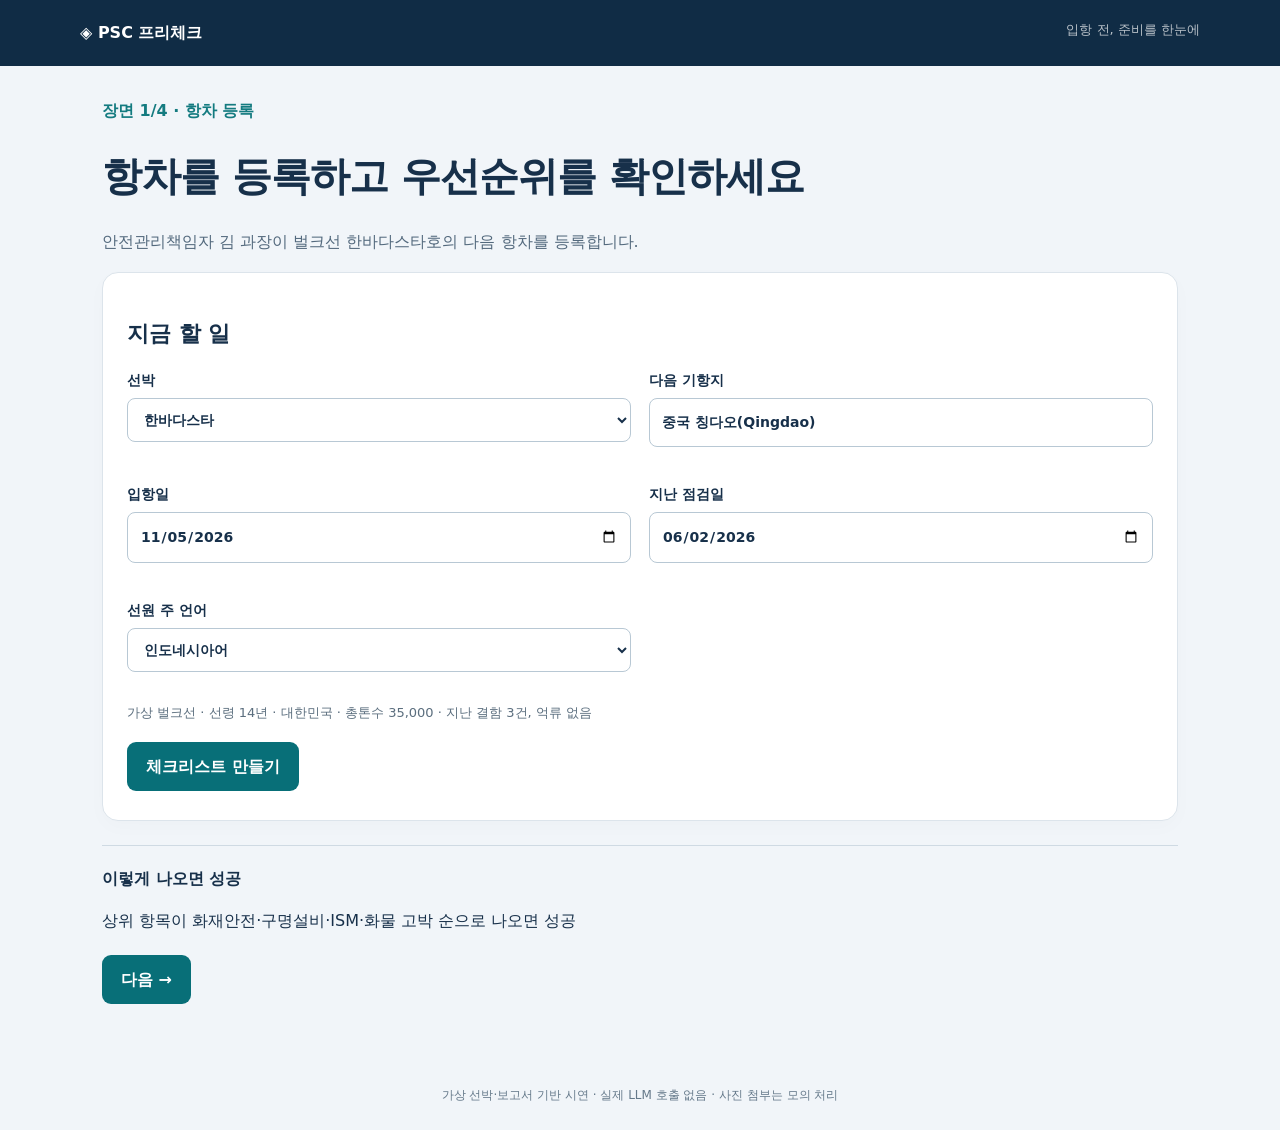
==== index.html @ a6400107 "feat: allcon-542309 시연 웹 공개" ====
<!doctype html><html lang="ko"><head><meta charset="utf-8"><meta name="viewport" content="width=device-width,initial-scale=1"><title>PSC 프리체크</title><link rel="stylesheet" href="style.css"></head><body><header><a href="index.html">◈ PSC 프리체크</a><span>입항 전, 준비를 한눈에</span></header><main id="app"></main><footer>가상 선박·보고서 기반 시연 · 실제 LLM 호출 없음 · 사진 첨부는 모의 처리</footer><script src="data.js"></script><script src="app.js"></script></body></html>
---- style.css ----
:root{font-family:system-ui,-apple-system,sans-serif;color:#17304a;background:#f1f5f9;line-height:1.6}*{box-sizing:border-box}body{margin:0}header{background:#102c45;color:white;padding:20px max(20px,calc((100% - 1120px)/2));display:flex;justify-content:space-between;gap:20px}header a{color:white;font-weight:800;text-decoration:none;white-space:nowrap}header span{font-size:13px;opacity:.7}main{max-width:1120px;margin:32px auto;padding:0 22px}h1{font-size:clamp(26px,4vw,40px);line-height:1.3;letter-spacing:-1px}h2{font-size:22px}h3{margin:8px 0}p{overflow-wrap:anywhere}.eyebrow{color:#147b80;font-weight:750}.lead{color:#53697d}.panel,.card,details{background:white;border:1px solid #dce4eb;border-radius:16px;padding:24px;margin:18px 0;box-shadow:0 6px 20px #19324a05}.grid{display:grid;grid-template-columns:repeat(2,minmax(0,1fr));gap:18px}.grid .card{margin:0}label{display:block;font-size:14px;font-weight:650}input,select{display:block;width:100%;padding:12px;margin:7px 0 18px;border:1px solid #b8c8d4;border-radius:8px;background:white;color:inherit;font:inherit}button,.button{display:inline-block;background:#086f78;color:white;border:0;border-radius:9px;padding:12px 19px;margin:5px 6px 5px 0;font:inherit;font-weight:700;cursor:pointer;text-decoration:none}button:disabled{background:#b3bfc9;cursor:default}.secondary{background:#e6edf2;color:#26445e}.selected{outline:3px solid #17a89d}.good{background:#e8f7f0;color:#176244;border-left:5px solid #2e9e73}.bad{background:#fff0ef;color:#aa302a;border-left:5px solid #d65348}.warn{background:#fff8df;color:#795b0e;border-left:5px solid #e4b537}.big{font-size:23px;font-weight:750}.muted,small{color:#5b6e7e;font-size:13px}.table-wrap{overflow-x:auto;max-width:100%}table{border-collapse:collapse;width:100%;font-size:14px}td,th{padding:12px 10px;border-bottom:1px solid #dce4eb;text-align:left;vertical-align:top}th{background:#edf4f7}td span{display:block;font-size:12px;color:#63788a}.phone{max-width:430px;margin:24px auto;background:#e9f0f3;border:8px solid #17304a;border-radius:35px;padding:16px}.phone .card{padding:16px}.phone strong{display:block;font-size:19px}.phone small{display:block}.success{border-top:1px solid #cfdae3;padding:20px 0;margin-top:24px}.report{max-width:740px;min-height:900px;aspect-ratio:210/297;margin:20px auto;background:white;border-top:8px solid #147b80;padding:38px;box-shadow:0 10px 40px #17304a12}.report h2{font-size:30px}.report{max-width:100%;overflow-wrap:anywhere}.sigline{display:inline-block;width:150px;max-width:60%;border-bottom:1px solid #333;vertical-align:bottom}.layout{display:grid;grid-template-columns:190px minmax(0,1fr);gap:24px}nav button{display:block;width:100%;text-align:left}pre{white-space:pre-wrap;overflow-wrap:anywhere;font:13px/1.8 ui-monospace,monospace}progress{width:100%;accent-color:#147b80}footer{padding:25px;text-align:center;font-size:12px;color:#65798a}a{color:#086f78}summary{cursor:pointer;font-weight:700}:focus-visible{outline:3px solid #e5a62a;outline-offset:3px}@media(max-width:600px){main{margin:22px auto;padding:0 14px}.grid,.layout{grid-template-columns:1fr}.panel,.card,details{padding:17px}header{padding:16px}header span{display:none}table{font-size:12px}td,th{padding:9px 6px}.priority-table th:nth-child(3),.priority-table td:nth-child(3){min-width:125px}.report{padding:20px;min-height:780px}nav{display:flex;flex-wrap:wrap}nav button{width:auto;font-size:13px}.phone{padding:10px}.big{font-size:20px}}@media print{header,footer,button,.success,.eyebrow,.lead,nav{display:none!important}body,main{background:white;margin:0;padding:0}.report{box-shadow:none;border:0;margin:0;width:100%;min-height:0}.panel:has(.report){border:0;padding:0}body:has(.report) main>h1,body:has(.report) main>p{display:none}}
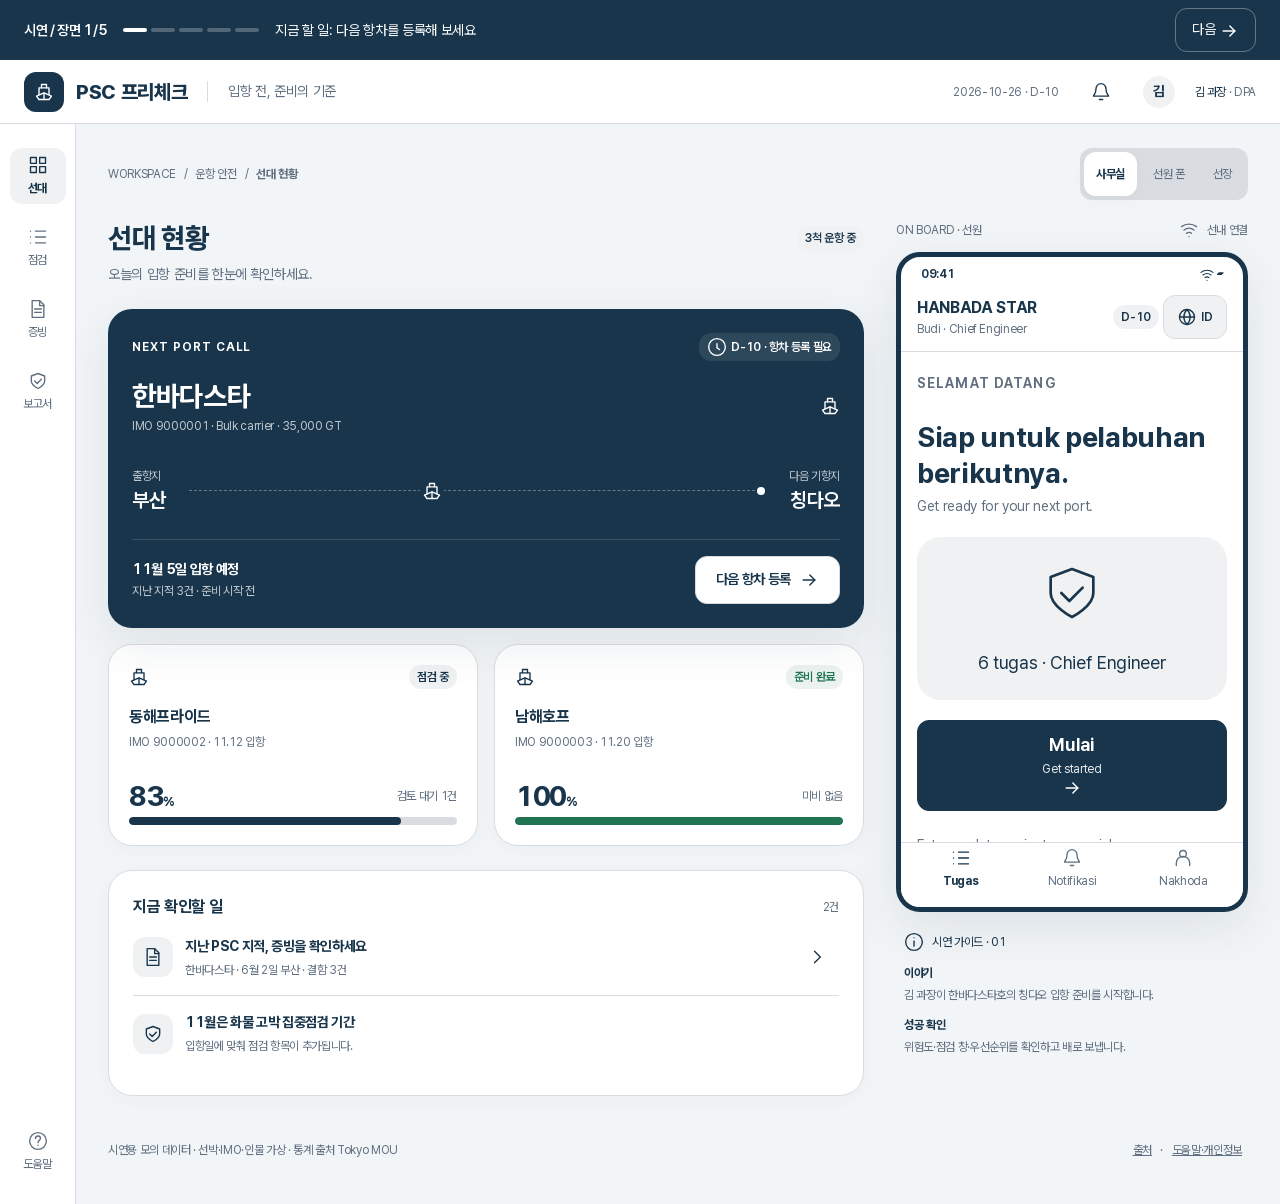
==== commit a54682e7: "feat: allcon-542309 시연 웹 갱신" ====
--- a/index.html
+++ b/index.html
@@ -1 +1,21 @@
-<!doctype html><html lang="ko"><head><meta charset="utf-8"><meta name="viewport" content="width=device-width,initial-scale=1"><title>PSC 프리체크</title><link rel="stylesheet" href="style.css"></head><body><header><a href="index.html">◈ PSC 프리체크</a><span>입항 전, 준비를 한눈에</span></header><main id="app"></main><footer>가상 선박·보고서 기반 시연 · 실제 LLM 호출 없음 · 사진 첨부는 모의 처리</footer><script src="data.js"></script><script src="app.js"></script></body></html>+<!doctype html>
+<html lang="ko">
+<head>
+<meta charset="utf-8">
+<meta name="viewport" content="width=device-width, initial-scale=1">
+<meta name="theme-color" content="#18354b">
+<meta name="description" content="PSC 프리체크 — 항차별 우선 점검부터 선내 점검, 시정 증빙, 입항 준비 보고서까지.">
+<title>PSC 프리체크 · 입항 준비</title>
+<link rel="icon" href="data:image/svg+xml,%3Csvg xmlns='http://www.w3.org/2000/svg' viewBox='0 0 40 40'%3E%3Crect width='40' height='40' rx='10' fill='%2318354b'/%3E%3Cpath d='M10 24h20l-4 6H14zM16 12h8v12h-8z' fill='white'/%3E%3C/svg%3E">
+<link rel="stylesheet" href="style.css">
+<script defer src="data.js"></script>
+<script defer src="app.js"></script>
+</head>
+<body>
+<a class="skip" href="#main">본문으로 이동</a>
+<div id="app"></div>
+<div id="toast" role="status" aria-live="polite"></div>
+<dialog id="sheet" aria-labelledby="sheet-title"></dialog>
+<noscript>점검 기록을 사용하려면 브라우저의 JavaScript를 켜 주세요.</noscript>
+</body>
+</html>
--- a/style.css
+++ b/style.css
@@ -1 +1,136 @@
-:root{font-family:system-ui,-apple-system,sans-serif;color:#17304a;background:#f1f5f9;line-height:1.6}*{box-sizing:border-box}body{margin:0}header{background:#102c45;color:white;padding:20px max(20px,calc((100% - 1120px)/2));display:flex;justify-content:space-between;gap:20px}header a{color:white;font-weight:800;text-decoration:none;white-space:nowrap}header span{font-size:13px;opacity:.7}main{max-width:1120px;margin:32px auto;padding:0 22px}h1{font-size:clamp(26px,4vw,40px);line-height:1.3;letter-spacing:-1px}h2{font-size:22px}h3{margin:8px 0}p{overflow-wrap:anywhere}.eyebrow{color:#147b80;font-weight:750}.lead{color:#53697d}.panel,.card,details{background:white;border:1px solid #dce4eb;border-radius:16px;padding:24px;margin:18px 0;box-shadow:0 6px 20px #19324a05}.grid{display:grid;grid-template-columns:repeat(2,minmax(0,1fr));gap:18px}.grid .card{margin:0}label{display:block;font-size:14px;font-weight:650}input,select{display:block;width:100%;padding:12px;margin:7px 0 18px;border:1px solid #b8c8d4;border-radius:8px;background:white;color:inherit;font:inherit}button,.button{display:inline-block;background:#086f78;color:white;border:0;border-radius:9px;padding:12px 19px;margin:5px 6px 5px 0;font:inherit;font-weight:700;cursor:pointer;text-decoration:none}button:disabled{background:#b3bfc9;cursor:default}.secondary{background:#e6edf2;color:#26445e}.selected{outline:3px solid #17a89d}.good{background:#e8f7f0;color:#176244;border-left:5px solid #2e9e73}.bad{background:#fff0ef;color:#aa302a;border-left:5px solid #d65348}.warn{background:#fff8df;color:#795b0e;border-left:5px solid #e4b537}.big{font-size:23px;font-weight:750}.muted,small{color:#5b6e7e;font-size:13px}.table-wrap{overflow-x:auto;max-width:100%}table{border-collapse:collapse;width:100%;font-size:14px}td,th{padding:12px 10px;border-bottom:1px solid #dce4eb;text-align:left;vertical-align:top}th{background:#edf4f7}td span{display:block;font-size:12px;color:#63788a}.phone{max-width:430px;margin:24px auto;background:#e9f0f3;border:8px solid #17304a;border-radius:35px;padding:16px}.phone .card{padding:16px}.phone strong{display:block;font-size:19px}.phone small{display:block}.success{border-top:1px solid #cfdae3;padding:20px 0;margin-top:24px}.report{max-width:740px;min-height:900px;aspect-ratio:210/297;margin:20px auto;background:white;border-top:8px solid #147b80;padding:38px;box-shadow:0 10px 40px #17304a12}.report h2{font-size:30px}.report{max-width:100%;overflow-wrap:anywhere}.sigline{display:inline-block;width:150px;max-width:60%;border-bottom:1px solid #333;vertical-align:bottom}.layout{display:grid;grid-template-columns:190px minmax(0,1fr);gap:24px}nav button{display:block;width:100%;text-align:left}pre{white-space:pre-wrap;overflow-wrap:anywhere;font:13px/1.8 ui-monospace,monospace}progress{width:100%;accent-color:#147b80}footer{padding:25px;text-align:center;font-size:12px;color:#65798a}a{color:#086f78}summary{cursor:pointer;font-weight:700}:focus-visible{outline:3px solid #e5a62a;outline-offset:3px}@media(max-width:600px){main{margin:22px auto;padding:0 14px}.grid,.layout{grid-template-columns:1fr}.panel,.card,details{padding:17px}header{padding:16px}header span{display:none}table{font-size:12px}td,th{padding:9px 6px}.priority-table th:nth-child(3),.priority-table td:nth-child(3){min-width:125px}.report{padding:20px;min-height:780px}nav{display:flex;flex-wrap:wrap}nav button{width:auto;font-size:13px}.phone{padding:10px}.big{font-size:20px}}@media print{header,footer,button,.success,.eyebrow,.lead,nav{display:none!important}body,main{background:white;margin:0;padding:0}.report{box-shadow:none;border:0;margin:0;width:100%;min-height:0}.panel:has(.report){border:0;padding:0}body:has(.report) main>h1,body:has(.report) main>p{display:none}}
+:root {
+  --navy:#18354b; --muted:#607080; --paper:#fff; --ground:#f2f5f7; --success:#207451; --warning:#95600c; --danger:#b53d3a;
+  --ink:var(--navy); --line:color-mix(in srgb,var(--muted) 24%,var(--paper));
+  --navy-soft:color-mix(in srgb,var(--navy) 7%,var(--paper)); --success-soft:color-mix(in srgb,var(--success) 9%,var(--paper)); --warning-soft:color-mix(in srgb,var(--warning) 9%,var(--paper)); --danger-soft:color-mix(in srgb,var(--danger) 7%,var(--paper));
+  --f12:12px; --f14:14px; --f16:16px; --f18:18px; --f20:20px; --f28:28px; --f36:36px; --f64:64px;
+  --s1:4px; --s2:8px; --s3:12px; --s4:16px; --s5:20px; --s6:24px; --s8:32px; --s10:40px; --s12:48px; --s14:56px; --s16:64px;
+  --r1:12px; --r2:24px; --shadow1:0 4px 20px #18354b08; --shadow2:0 16px 48px #18354b18;
+  --phone-nav-height:calc(var(--s14) + var(--s2) + 1px); --touch:44px; --action-bar:80px; --phone-offset:240px; --photo-height:200px; --border:1px solid var(--line); --duration:180ms; --phone:352px; --rail:76px; --measure:40ch; --content:1440px;
+}
+@font-face{font-family:Pretendard;src:url('fonts/PretendardVariable.woff2') format('woff2');font-weight:100 900;font-style:normal;font-display:swap}
+*{box-sizing:border-box}body{margin:0;background:var(--ground);color:var(--ink);font-family:Pretendard,Arial,sans-serif;font-size:var(--f14);line-height:1.5;letter-spacing:-.025em;font-variant-numeric:tabular-nums}button,input,select,textarea{font:inherit;letter-spacing:inherit}button,a,input,select,textarea{touch-action:manipulation}button,a{-webkit-tap-highlight-color:transparent}button{cursor:pointer;border:0;background:none;color:inherit}button:disabled{cursor:not-allowed;opacity:.48}button:focus-visible,a:focus-visible,input:focus-visible,select:focus-visible,textarea:focus-visible,summary:focus-visible{outline:3px solid var(--navy);outline-offset:3px}button:not(:disabled):hover{filter:brightness(.94)}button:not(:disabled):active{transform:translateY(1px)}a{color:var(--navy);text-underline-offset:var(--s1)}svg{width:var(--s5);height:var(--s5);flex-shrink:0;vertical-align:middle}h1,h2,h3,p{margin:0}h1{font-size:var(--f28);font-weight:750;line-height:1.3}h2{font-size:var(--f20);font-weight:720;line-height:1.4}h3{font-size:var(--f16);font-weight:700}small,.small{font-size:var(--f12)}.muted{color:var(--muted)}.eyebrow{font-size:var(--f12);font-weight:650;letter-spacing:.08em;text-transform:uppercase}.row{display:flex;align-items:center;gap:var(--s3)}.between{justify-content:space-between}.wrap{flex-wrap:wrap}.stack{display:grid;gap:var(--s4)}.gap2{gap:var(--s2)}.grow{flex:1;min-width:0}.text-right{text-align:right}.mt{margin-top:var(--s6)}.mb{margin-bottom:var(--s4)}.wide{width:100%}.btn{display:inline-flex;justify-content:center;align-items:center;gap:var(--s2);min-height:var(--s12);padding:var(--s3) var(--s5);border:var(--border);border-radius:var(--r1);font-weight:650;line-height:1.3;text-decoration:none;background:var(--paper);transition:background var(--duration),transform var(--duration)}.primary{background:var(--navy);color:var(--paper);border-color:var(--navy)}.ghost{background:transparent;border-color:transparent}.btn.small{min-height:44px;padding:var(--s2) var(--s3);font-size:var(--f12)}.iconbtn{display:inline-flex;align-items:center;justify-content:center;min-width:44px;min-height:44px;border-radius:var(--r1)}.tag{display:inline-flex;align-items:center;gap:var(--s1);font-size:var(--f12);line-height:1.4;padding:var(--s1) var(--s2);border-radius:var(--r1);background:var(--ground);color:var(--muted);font-weight:600;white-space:nowrap}.tag.ok,.ok{color:var(--success);background:var(--success-soft)}.tag.warn,.warn{color:var(--warning);background:var(--warning-soft)}.tag.bad,.bad{color:var(--danger);background:var(--danger-soft)}.tag.navy{color:var(--navy);background:var(--navy-soft)}.dot{display:inline-block;width:var(--s2);height:var(--s2);background:currentColor;border-radius:50%}.badge-number{font-size:var(--f12);border-radius:50%;background:var(--danger);color:var(--paper);width:var(--s5);height:var(--s5);display:inline-grid;place-items:center}.guide{min-height:var(--s14);background:var(--navy);color:var(--paper);padding:var(--s2) var(--s6);display:flex;align-items:center;gap:var(--s4);position:relative;z-index:5}.guide .guide-step{white-space:nowrap;font-weight:600}.guide .guide-task{flex:1;font-size:var(--f14)}.guide button{color:var(--paper);min-height:40px;border:1px solid #ffffff55;border-radius:var(--r1);padding:var(--s2) var(--s4);white-space:nowrap}.guide .guide-fast{background:#ffffff18;font-size:var(--f12)}.guide-progress{display:flex;gap:var(--s1)}.guide-progress i{width:var(--s6);height:var(--s1);background:#ffffff40;border-radius:var(--r1)}.guide-progress i.on{background:var(--paper)}.appbar{height:var(--s16);background:var(--paper);border-bottom:var(--border);padding:0 var(--s6);display:flex;align-items:center;gap:var(--s5)}.brand{display:flex;gap:var(--s3);align-items:center;font-weight:800;font-size:var(--f20);color:var(--navy);white-space:nowrap}.brand-icon{display:grid;place-items:center;background:var(--navy);color:var(--paper);width:var(--s10);height:var(--s10);border-radius:var(--r1)}.appbar-sub{border-left:var(--border);padding-left:var(--s5);color:var(--muted)}.avatar{width:var(--s8);height:var(--s8);border-radius:50%;display:inline-grid;place-items:center;background:var(--navy-soft);color:var(--navy);font-weight:700}.shell{display:grid;grid-template-columns:var(--rail) minmax(0,1fr);max-width:var(--content);margin:auto;min-height:calc(100vh - 120px)}.rail{display:flex;align-items:center;flex-direction:column;gap:var(--s4);padding:var(--s6) var(--s2);background:var(--paper);border-right:var(--border)}.rail button{min-height:var(--s14);width:var(--s14);display:flex;align-items:center;justify-content:center;flex-direction:column;gap:var(--s1);border-radius:var(--r1);font-size:var(--f12);color:var(--muted)}.rail button.active{background:var(--navy-soft);color:var(--navy);font-weight:700}.rail .rail-bottom{margin-top:auto}.workspace{padding:var(--s6) var(--s8);min-width:0}.work-top{display:flex;align-items:center;justify-content:space-between;margin-bottom:var(--s5)}.breadcrumb{color:var(--muted);font-size:var(--f12);display:flex;gap:var(--s2);align-items:center}.view-tabs{display:flex;background:var(--line);border-radius:var(--r1);padding:var(--s1);gap:var(--s1)}.view-tabs button{font-size:var(--f12);min-height:44px;padding:var(--s2) var(--s3);border-radius:var(--r1);color:var(--muted)}.view-tabs button.active{background:var(--paper);color:var(--navy);box-shadow:var(--shadow1);font-weight:700}.columns{display:grid;grid-template-columns:minmax(0,1fr) var(--phone);gap:var(--s8);align-items:start}.office{min-width:0}.section-head{margin-bottom:var(--s6)}.section-head p{margin-top:var(--s2);color:var(--muted)}.card{border:var(--border);border-radius:var(--r2);background:var(--paper);padding:var(--s6);box-shadow:var(--shadow1)}.fleet-hero{position:relative;overflow:hidden;background:var(--navy);color:var(--paper);padding:var(--s6);border-radius:var(--r2);min-height:264px;box-shadow:var(--shadow2)}.fleet-hero .muted{color:#ffffffb8}.fleet-hero h2{font-size:var(--f28)}.fleet-hero .tag{background:#ffffff17;color:var(--paper)}.fleet-hero .hero-route{display:flex;align-items:center;gap:var(--s4);margin:var(--s8) 0 var(--s6)}.port-name{font-size:var(--f20);font-weight:650}.route-line{flex:1;display:flex;align-items:center;position:relative;border-top:1px dashed #ffffff55;margin:0 var(--s2)}.route-line:after{content:'';position:absolute;right:0;width:var(--s2);height:var(--s2);border-radius:50%;background:var(--paper)}.route-line svg{position:absolute;left:40%;top:-12px;background:var(--navy);padding:2px;width:var(--s6);height:var(--s6)}.fleet-hero .hero-bottom{border-top:1px solid #ffffff25;padding-top:var(--s4);display:flex;gap:var(--s3);align-items:center;justify-content:space-between}.hero-bottom .btn{color:var(--navy);white-space:nowrap}.fleet-cards{display:grid;grid-template-columns:1fr 1fr;gap:var(--s4);margin-top:var(--s4)}.ship-small{padding:var(--s5);text-align:left}.ship-small h3{margin:var(--s4) 0 var(--s1)}.progress{height:var(--s2);border-radius:var(--r1);background:var(--line);overflow:hidden}.progress i{display:block;height:100%;background:var(--navy);width:var(--value,0%);border-radius:var(--r1);transition:width var(--duration)}.progress.green i{background:var(--success)}.metric{font-size:var(--f28);font-weight:750;letter-spacing:-.05em}.summary-grid{display:grid;grid-template-columns:repeat(3,1fr);gap:var(--s3);margin:var(--s5) 0}.summary-grid>div{padding:var(--s4);border:var(--border);border-radius:var(--r1);background:var(--paper)}.summary-grid span{display:block;color:var(--muted);font-size:var(--f12)}.task-row{padding:var(--s4) 0;display:flex;gap:var(--s3);align-items:center;border-bottom:var(--border)}.task-row:last-child{border-bottom:0}.task-row p{font-size:var(--f12);color:var(--muted);margin-top:var(--s1)}.task-icon{width:var(--s10);height:var(--s10);display:grid;place-items:center;background:var(--navy-soft);color:var(--navy);border-radius:var(--r1);flex-shrink:0}.phone-wrap{min-width:0}.phone-label{display:flex;justify-content:space-between;align-items:center;margin-bottom:var(--s3);font-size:var(--f12);color:var(--muted)}.phone{border:5px solid var(--ink);border-radius:var(--r2);background:var(--paper);box-shadow:var(--shadow2);overflow:hidden}.phone-status{display:flex;justify-content:space-between;padding:var(--s2) var(--s5) 0;font-size:var(--f12);font-weight:650}.phone-status svg{width:var(--s4);height:var(--s4)}.phone-head{padding:var(--s4) var(--s5);display:flex;justify-content:space-between;align-items:center;border-bottom:var(--border)}.phone-head strong{font-size:var(--f16)}.phone-body{padding:var(--s5);min-height:416px;font-size:var(--f18)}.phone-body h2{font-size:var(--f28);line-height:1.3}.phone-body h3{font-size:var(--f20)}.phone-body p{max-width:var(--measure)}.phone-body .btn{min-height:var(--s14);font-size:var(--f18);width:100%}.phone-body .muted{font-size:var(--f14)}.phone-body label{font-size:var(--f16)}.phone-body select{min-height:var(--s14);font-size:var(--f16)}.phone-body .notice{font-size:var(--f16)}.phone-body .question{margin:var(--s5) 0;min-height:120px}.phone-body .question h2{font-size:var(--f28);font-weight:700}.phone-body .question p{margin-top:var(--s3);font-size:var(--f16);color:var(--muted)}.phone-body .question details{font-size:var(--f14);margin-top:var(--s3)}.phone-body .answers{display:grid;grid-template-columns:1fr 1fr;gap:var(--s3);margin-bottom:var(--s4)}.answers .btn{min-height:72px;flex-direction:column;gap:var(--s1);font-size:var(--f20)}.answers .chosen{background:var(--navy);color:var(--paper);border-color:var(--navy)}.phone-nav{display:flex;justify-content:space-around;border-top:var(--border);background:var(--paper);padding:var(--s2)}.phone-nav button{min-height:var(--s12);display:flex;flex-direction:column;align-items:center;gap:var(--s1);font-size:var(--f12);color:var(--muted);min-width:64px}.phone-nav button.active{color:var(--navy);font-weight:700}.phone-illustration{border-radius:var(--r2);background:var(--navy-soft);padding:var(--s6);margin:var(--s5) 0;text-align:center}.phone-illustration svg{height:var(--s16);width:var(--s16);stroke-width:1}.phone-body .huge{font-size:var(--f64);font-weight:750;letter-spacing:-.06em;line-height:1.1}.phone-body .phone-card{border:var(--border);border-radius:var(--r1);padding:var(--s4);margin-top:var(--s4)}.phone-card img{width:100%;max-height:120px;object-fit:cover;border-radius:var(--r1);margin:var(--s3) 0}.story-panel{padding:var(--s5) var(--s2);font-size:var(--f12);color:var(--muted);display:grid;gap:var(--s3)}.story-panel strong{color:var(--navy);display:block;margin-bottom:var(--s1)}.story-panel .story-title{display:flex;gap:var(--s2);align-items:center;color:var(--navy)}.notice{padding:var(--s3) var(--s4);border-radius:var(--r1);display:flex;gap:var(--s3);align-items:flex-start;font-size:var(--f14);line-height:1.5}.notice p{margin:var(--s1) 0 0}.notice svg{margin-top:2px}.notice.neutral{background:var(--ground);color:var(--muted)}.risk-card{display:grid;grid-template-columns:1fr auto;gap:var(--s4);align-items:center}.risk-card details{grid-column:1/-1;font-size:var(--f12);color:var(--muted)}details summary{cursor:pointer;min-height:44px;display:flex;align-items:center;gap:var(--s2)}.risk-points{background:var(--navy-soft);color:var(--navy);font-size:var(--f36);font-weight:700;min-width:80px;min-height:80px;display:grid;place-content:center;text-align:center;border-radius:var(--r2)}.risk-points small{font-size:var(--f12);font-weight:500}.timeline{display:flex;justify-content:space-between;position:relative;padding-top:var(--s5);margin:var(--s6) 0 var(--s3);font-size:var(--f12)}.timeline:before{content:'';position:absolute;top:0;left:0;right:0;height:var(--s1);background:var(--line);border-radius:var(--r1)}.timeline>div{position:relative}.timeline>div:before{content:'';position:absolute;top:-24px;width:var(--s3);height:var(--s3);background:var(--paper);border:2px solid var(--navy);border-radius:50%}.timeline .arrival:before{background:var(--navy);right:0}.timeline .arrival{text-align:right}.timeline span{display:block;color:var(--muted)}.list-header{display:flex;justify-content:space-between;align-items:center;margin:var(--s6) 0 var(--s3)}.rank-list{background:var(--paper);border:var(--border);border-radius:var(--r2);overflow:hidden}.rank-row{display:flex;align-items:center;padding:var(--s4);gap:var(--s3);border-bottom:var(--border)}.rank-row:last-child{border:0}.rank-number{font-size:var(--f14);color:var(--muted);width:var(--s6);text-align:center;flex-shrink:0}.rank-row:nth-child(-n+3) .rank-number{font-weight:750;color:var(--navy)}.rank-row strong{font-size:var(--f14)}.rank-row .evidence{display:flex;align-items:center;gap:var(--s1);color:var(--muted);font-size:var(--f12);text-align:left;min-height:44px;margin-top:var(--s1)}.evidence svg{width:var(--s3);height:var(--s3)}.sticky-actions{display:flex;gap:var(--s3);position:static;padding:var(--s4) 0;background:var(--ground);align-items:center;flex-wrap:wrap}.sticky-actions .primary{flex:1}.filter-bar{display:flex;gap:var(--s2);overflow:auto;margin:var(--s4) 0;scrollbar-width:none}.filter-bar button{white-space:nowrap;border:var(--border);background:var(--paper);border-radius:var(--r1);min-height:44px;padding:var(--s2) var(--s3);font-size:var(--f12)}.filter-bar button.active{background:var(--navy);color:var(--paper);border-color:var(--navy)}input,select,textarea{border:var(--border);background:var(--paper);color:var(--ink);border-radius:var(--r1);padding:var(--s3) var(--s4);min-height:var(--s12);width:100%;max-width:100%}textarea{resize:vertical;min-height:80px}label{display:grid;gap:var(--s2);font-weight:600}input[type=checkbox]{width:var(--s5);min-height:var(--s5);height:var(--s5);flex-shrink:0;accent-color:var(--navy)}.check-label{display:flex;align-items:flex-start;gap:var(--s3);font-weight:400;font-size:var(--f14)}.search{position:relative}.search svg{position:absolute;left:var(--s4);top:var(--s4);color:var(--muted)}.search input{padding-left:var(--s12)}.review-card{margin-bottom:var(--s3);padding:var(--s5)}.review-card .review-body{display:flex;align-items:center;gap:var(--s4);margin:var(--s4) 0}.thumb{width:88px;height:72px;object-fit:cover;border-radius:var(--r1);background:var(--ground)}.blurred{filter:blur(2px)}.empty{text-align:center;padding:var(--s10) var(--s5);color:var(--muted)}.empty svg{width:var(--s12);height:var(--s12);margin-bottom:var(--s4)}.empty h3{color:var(--ink);margin-bottom:var(--s2)}.empty .btn{margin-top:var(--s5)}.upload{border:2px dashed var(--line);border-radius:var(--r2);text-align:center;padding:var(--s8) var(--s6);background:var(--paper)}.upload>svg{width:var(--s12);height:var(--s12);color:var(--navy);margin-bottom:var(--s4)}.upload p{margin:var(--s2) 0 var(--s5);color:var(--muted)}.upload.drag{border-color:var(--navy);background:var(--navy-soft)}.document{background:var(--paper);border:var(--border);padding:var(--s6);border-radius:var(--r1)}.document header{border-bottom:2px solid var(--navy);padding-bottom:var(--s4);margin-bottom:var(--s4)}.document .form-row{display:grid;grid-template-columns:64px 1fr 36px;gap:var(--s2);padding:var(--s3) 0;border-bottom:var(--border);font-size:var(--f12)}.document .form-row:last-child{border-bottom:0}.report-grid{display:grid;grid-template-columns:1fr;gap:var(--s4)}.report-result{padding:var(--s4);background:var(--paper);border:var(--border);border-radius:var(--r1)}.report-result.bad{border-color:var(--danger);background:var(--danger-soft)}.report-paper{background:var(--paper);padding:var(--s8);border:var(--border);border-radius:var(--r1);aspect-ratio:210/297;font-size:var(--f12);color:var(--ink)}.report-paper h1{font-size:var(--f28);margin:var(--s3) 0}.report-paper h2{font-size:var(--f14);margin:var(--s6) 0 var(--s3)}.report-paper .report-top{border-bottom:3px solid var(--navy);padding-bottom:var(--s5)}.report-meta{display:grid;grid-template-columns:1fr 1fr;gap:var(--s3);margin:var(--s5) 0}.report-meta span{display:block;color:var(--muted)}.report-stats{display:flex;gap:var(--s4);justify-content:space-between;background:var(--ground);padding:var(--s4);border-radius:var(--r1)}.report-stats b{display:block;font-size:var(--f28)}.report-evidence{padding:var(--s3) 0;border-bottom:var(--border)}.signature{margin-top:var(--s8);border-top:var(--border);padding-top:var(--s2)}.report-photo{width:calc(50% - var(--s2));height:88px;object-fit:cover;border-radius:var(--r1)}.audit-row{display:grid;grid-template-columns:1fr auto;gap:var(--s3);padding:var(--s3) 0;border-bottom:var(--border)}.app-footer{padding:var(--s8) 0 var(--s2);color:var(--muted);font-size:var(--f12);display:flex;justify-content:space-between;align-items:center;gap:var(--s3);flex-wrap:wrap}.app-footer button{font-size:var(--f12);min-height:44px;text-decoration:underline}.skeleton{height:80px;border-radius:var(--r1);background:linear-gradient(90deg,var(--line),var(--ground),var(--line));background-size:200% 100%;animation:shimmer 1.2s infinite;margin:var(--s4) 0}@keyframes shimmer{to{background-position:-200% 0}}.loading{padding:var(--s6)}dialog{border:0;padding:0;border-radius:var(--r2);width:min(520px,calc(100% - 32px));max-height:90vh;box-shadow:var(--shadow2);color:var(--ink)}dialog::backdrop{background:#10273888;backdrop-filter:blur(3px)}.sheet-head{padding:var(--s5) var(--s6);display:flex;align-items:center;justify-content:space-between;border-bottom:var(--border);position:sticky;top:0;background:var(--paper);z-index:1}.sheet-body{padding:var(--s6);display:grid;gap:var(--s5)}.sheet-body p{color:var(--muted)}.sheet-body h3{margin-bottom:var(--s2)}.sheet-body .source-link{display:block;padding:var(--s3) 0;border-bottom:var(--border);overflow-wrap:anywhere}.sheet-body code{font-size:var(--f12)}#toast{position:fixed;left:50%;bottom:calc(var(--action-bar) + var(--s4));transform:translate(-50%,var(--s4));z-index:30;background:var(--navy);color:var(--paper);padding:var(--s4) var(--s6);border-radius:var(--r1);box-shadow:var(--shadow2);max-width:calc(100% - 32px);opacity:0;pointer-events:none;transition:opacity var(--duration),transform var(--duration)}#toast.visible{opacity:1;transform:translate(-50%,0)}.skip{position:fixed;top:-80px;left:var(--s4);z-index:99;padding:var(--s3);background:var(--paper)}.skip:focus{top:var(--s2)}.sr-only{position:absolute;clip:rect(0,0,0,0);width:1px;height:1px;overflow:hidden}.mobile-tabs{display:none}.done-card{max-width:640px;margin:var(--s10) auto;text-align:center}.done-card>svg{width:var(--s16);height:var(--s16);margin-bottom:var(--s6);color:var(--success)}.done-card p{margin:var(--s4) 0 var(--s6)}.animation-in{animation:appear var(--duration) ease-out}@keyframes appear{from{opacity:.4;transform:translateY(4px)}to{opacity:1;transform:translateY(0)}}
+@media(min-width:1450px){.columns{grid-template-columns:minmax(0,1fr) 376px}.report-grid{grid-template-columns:1fr 1fr}.workspace{padding:var(--s8)}}
+@media(max-width:1050px) and (min-width:761px){:root{--phone:312px;--rail:64px}.workspace{padding:var(--s5)}.columns{gap:var(--s5)}.fleet-cards{grid-template-columns:1fr}.hero-bottom{align-items:flex-start!important;flex-direction:column}.appbar-sub{display:none}}
+@media(max-width:760px){body{font-size:var(--f14)}.guide{padding:var(--s2) var(--s3);gap:var(--s2);min-height:var(--s16);flex-wrap:wrap}.guide-step{font-size:var(--f12)}.guide-progress{display:none}.guide-task{font-size:var(--f12)!important;min-width:180px;order:3;flex-basis:100%!important;line-height:1.4}.guide button{margin-left:auto;min-height:44px;padding:var(--s1) var(--s3);font-size:var(--f12)}.guide .guide-fast{margin-left:0}.appbar{height:var(--s14);padding:0 var(--s4);gap:var(--s2)}.brand{font-size:var(--f18);gap:var(--s2)}.brand-icon{width:var(--s8);height:var(--s8)}.appbar-sub,.appbar .user-name,.appbar .header-label{display:none}.shell{display:block;min-height:auto}.rail{display:none}.workspace{padding:var(--s5) var(--s4)}.work-top{display:none}.mobile-tabs{display:flex;background:var(--paper);border-bottom:var(--border);padding:var(--s1) var(--s4)}.mobile-tabs button{flex:1;min-height:44px;border-bottom:2px solid transparent;color:var(--muted)}.mobile-tabs button.active{color:var(--navy);border-color:var(--navy);font-weight:700}.columns{display:block}.phone-wrap{display:none}.show-crew .office,.show-captain .office{display:none}.show-crew .phone-wrap,.show-captain .phone-wrap{display:block}.phone-label,.phone-status,.story-panel{display:none}.phone{border:0;box-shadow:none;border-radius:var(--r1);overflow:hidden}.phone-head{padding:var(--s3) var(--s4)}.phone-body{padding:var(--s5) var(--s4);min-height:380px}.phone-body .question{min-height:112px}.section-head{margin-bottom:var(--s5)}h1{font-size:var(--f28)}.fleet-hero{padding:var(--s5);min-height:256px}.fleet-hero h2{font-size:var(--f28)}.fleet-hero .hero-route{margin:var(--s6) 0}.hero-bottom{gap:var(--s2)!important}.hero-bottom .btn{padding:var(--s3);font-size:var(--f14)}.hero-bottom small{font-size:var(--f12)}.fleet-cards{gap:var(--s3)}.ship-small{padding:var(--s4)}.ship-small h3{font-size:var(--f14)}.card{padding:var(--s5)}.summary-grid{gap:var(--s2)}.summary-grid>div{padding:var(--s3)}.summary-grid .metric{font-size:var(--f28)}.rank-row{padding:var(--s3);gap:var(--s2)}.rank-row strong{font-size:var(--f14)}.rank-row .tag{font-size:var(--f12)}.rank-number{width:var(--s5)}.review-card .review-body{align-items:flex-start}.report-paper{padding:var(--s5);aspect-ratio:auto}.report-paper h1{font-size:var(--f20)}.report-stats{gap:var(--s2);padding:var(--s3)}.report-stats b{font-size:var(--f20)}.app-footer{padding-top:var(--s5);font-size:var(--f12)}dialog{width:100%;max-width:100%;max-height:92dvh;margin:auto 0 0;border-radius:var(--r2) var(--r2) 0 0}.sheet-body{padding:var(--s5)}.sheet-head{padding:var(--s4) var(--s5)}#toast{bottom:calc(var(--action-bar) + var(--s4));width:max-content;font-size:var(--f14)}.sticky-actions{padding-bottom:var(--s3)}.done-card{margin:var(--s4) auto}.done-card .row{flex-direction:column}.phone-body .report-paper{font-size:var(--f12)}.phone-body .report-paper h2{font-size:var(--f14)}}
+@media(prefers-reduced-motion:reduce){*,*:before,*:after{animation:none!important;transition:none!important;scroll-behavior:auto!important}}
+
+/* Round 2: compact evidence, unobstructed actions, and a scrollable onboard app. */
+.guide button{min-height:var(--touch)}
+.guide .guide-fast{background:color-mix(in srgb,var(--paper) 9%,var(--navy));color:var(--paper)}
+.guide .btn{font-size:var(--f12);padding:var(--s2) var(--s3);width:auto}
+.sticky-actions>.notice{flex:1;min-height:var(--s12);align-items:center}
+.rank-row{padding:var(--s2) var(--s3);gap:var(--s2);min-height:var(--s16)}
+.rank-evidence{display:block;min-height:var(--touch);text-align:left;padding:0;overflow:hidden;border-radius:var(--s1)}
+.rank-title{display:flex;gap:var(--s2);align-items:baseline;min-width:0}
+.rank-title strong{white-space:nowrap}
+.rank-en{font-size:var(--f12);color:var(--muted);white-space:nowrap;overflow:hidden;text-overflow:ellipsis;min-width:0}
+.evidence-chips{display:flex;align-items:center;gap:var(--s1);margin-top:var(--s1);white-space:nowrap}
+.evidence-chips .tag{padding:0 var(--s1);font-size:var(--f12)}
+.evidence-link{font-size:var(--f12);color:var(--muted)}
+.evidence-link svg{width:var(--s3);height:var(--s3)}
+.rank-number{display:grid;gap:var(--s1);width:var(--s6)}
+.rank-change{font-size:var(--f12);color:var(--navy);line-height:1}
+.rank-update{display:flex;align-items:center;gap:var(--s2);font-size:var(--f12);background:var(--navy-soft);padding:var(--s3);border-radius:var(--r1);margin-bottom:var(--s3)}
+.rank-row>.btn{padding:var(--s1);flex-shrink:0}
+.arrival-history{font-size:var(--f12);color:var(--muted);padding:var(--s3) var(--s4);background:var(--paper);border-left:var(--s1) solid var(--navy);margin-bottom:var(--s4);line-height:1.6}
+.signature{display:grid;grid-template-columns:2fr 1fr;gap:var(--s6);border:0;padding-top:0}
+.signature-line{display:block;border-bottom:var(--border);height:var(--s8);width:100%}
+.retake-preview{border-radius:var(--r1);height:var(--photo-height);object-fit:cover}
+.reason-options{margin:0;padding:0;border:0;display:grid;gap:var(--s2)}
+.reason-options legend{font-weight:700;margin-bottom:var(--s3)}
+.reason-options label{display:flex;align-items:center;gap:var(--s2);border:var(--border);padding:var(--s3);border-radius:var(--r1);min-height:var(--s14);cursor:pointer}
+.reason-options label:has(input:checked){border-color:var(--navy);background:var(--navy-soft)}
+.reason-options input{width:var(--s5);min-height:var(--s5);height:var(--s5);accent-color:var(--navy);margin:0;flex-shrink:0}
+.translation{display:block;font-size:var(--f14);font-weight:400;color:var(--muted);line-height:1.5;margin-top:var(--s1)}
+.btn .translation{color:inherit;opacity:.9;font-size:var(--f12)}
+.btn:has(.translation){flex-wrap:wrap;column-gap:var(--s2);row-gap:0}
+.btn>.translation{flex-basis:100%}
+.phone{display:flex;flex-direction:column;max-height:calc(100dvh - var(--phone-offset));min-height:0}
+.phone-body{min-height:0;overflow-y:auto;overscroll-behavior-y:contain;scrollbar-width:thin;padding:var(--s4);scroll-padding:var(--s4)}
+.phone-head,.phone-status,.phone-nav{flex-shrink:0}
+.phone-head{padding:var(--s3) var(--s4)}
+.phone-body .notice{font-size:var(--f18);padding:var(--s2) var(--s3)}
+.phone-body .notice p{margin-top:0;font-size:var(--f14)}
+.phone-body .notice small{font-size:var(--f12)}
+.phone-body .language-row{margin:var(--s2) 0}
+.phone-body select{padding:var(--s2) var(--s3);font-size:var(--f18)}
+.phone-body .check-count{margin:var(--s2) 0}
+.phone-body .question{margin:var(--s3) 0;min-height:0}
+.phone-body .question h2{font-size:var(--f20);line-height:1.35}
+.phone-body .question p{font-size:var(--f14);margin-top:var(--s1)}
+.phone-body .answers{margin-bottom:var(--s2);gap:var(--s2);position:static;background:var(--paper);padding:var(--s2) 0}
+.phone-body .answers .btn{min-height:var(--s14);flex-direction:row;padding:var(--s2)}
+.phone-body .korean-reference{font-size:var(--f14);color:var(--muted);margin-bottom:var(--s3)}
+.phone-body .korean-reference summary{min-height:var(--s14)}
+.phone-body .document-request{margin-top:0;margin-bottom:var(--s4);background:var(--navy-soft);border-color:var(--line)}
+.phone-body .document-request h3{margin-top:var(--s2)}
+.phone-body .document-request ul{padding-left:var(--s5);margin:var(--s3) 0;font-size:var(--f18)}
+.phone-body .document-request li{margin:var(--s2) 0}
+.phone-body .document-request .translation{font-size:var(--f12)}
+.phone-body .document-request .tag{white-space:normal}
+.phone-nav{padding:var(--s1)}
+.language-note{margin-top:var(--s2)}
+@media(min-width:1100px){
+ .report-grid{grid-template-columns:minmax(0,1fr) minmax(0,1fr);gap:var(--s4);align-items:start}
+ .report-grid .document{padding:var(--s4)}
+ .report-grid .document h2{font-size:var(--f16);margin-top:var(--s2)}
+ .report-grid .document header{padding-bottom:var(--s3);margin-bottom:var(--s3)}
+ .report-grid .form-row{grid-template-columns:var(--s10) minmax(0,1fr) var(--s6);padding:var(--s2) 0}
+ .report-grid .report-result{padding:var(--s3);margin-bottom:var(--s2)}
+ .report-grid .report-result h3{font-size:var(--f14)}
+ .report-grid .report-result .mt{margin-top:var(--s2)}
+ .report-grid .list-header{margin-bottom:var(--s2)}
+ .scene-4 .section-head{margin-bottom:var(--s4)}
+}
+@media(max-width:760px){
+ .guide{column-gap:var(--s2);row-gap:var(--s1)}
+ .guide .guide-task{order:4;flex-basis:100%;min-width:0}
+ .guide-progress{display:none}
+ .guide .guide-step{margin-right:auto}
+ .guide .btn{margin-left:0;white-space:normal;font-size:var(--f12)}
+ .guide button[data-action=next]{margin-left:0}
+ .workspace{padding:var(--s4);padding-bottom:var(--s8)}
+ .phone{max-height:none;overflow:visible}
+ .phone-body{overflow:visible;padding:var(--s4);min-height:0}
+ .phone-body .answers{position:static}
+ .phone-body .question h2{font-size:var(--f28)}
+ .phone-body .question p{font-size:var(--f16)}
+ .phone-body .notice p{font-size:var(--f16)}
+ .phone-nav{position:static}
+ .rank-title{display:flex}
+ .rank-title strong{white-space:nowrap;font-size:var(--f14);overflow:hidden;text-overflow:ellipsis;max-width:65%}
+ .rank-en{display:block;flex:1}
+ .rank-row{padding:var(--s2);min-height:var(--s16)}
+ .evidence-link{display:none}
+ .evidence-chips .tag{font-size:var(--f12)}
+ .rank-evidence{overflow:visible}
+ .risk-card{gap:var(--s2);padding:var(--s4)}
+ .risk-points{min-height:var(--s16);min-width:var(--s16)}
+ .risk-card .timeline{margin:var(--s3) 0 var(--s2)}
+ .section-head .row{align-items:flex-start;gap:var(--s2)}
+ .section-head h1{font-size:var(--f20)}
+ .sticky-actions{position:static;padding-bottom:var(--s4)}
+ .report-evidence .row{align-items:flex-start;flex-wrap:wrap;gap:var(--s1)}
+}
+@media print{@page{size:A4;margin:12mm}body{background:white;font-size:10pt}.guide,.appbar,.rail,.work-top,.mobile-tabs,.section-head,.phone-wrap,.app-footer,.sticky-actions,.report-toolbar,.report-info,#toast,dialog,.skip{display:none!important}.shell,.workspace,.columns,.office{display:block!important;padding:0;margin:0;max-width:none}.report-paper{display:block!important;border:0;border-radius:0;padding:0;aspect-ratio:auto;box-shadow:none;font-size:10pt;width:100%}.report-paper h1{font-size:22pt}.report-paper h2{font-size:12pt}.report-paper .report-meta{margin:12pt 0}.report-paper h2{margin:12pt 0 6pt}.report-paper .signature{margin-top:20pt}.report-paper .report-photo{height:68pt}.report-paper *{break-inside:avoid}.phone-wrap.print-captain{display:block!important}.phone-wrap.print-captain .phone-head,.phone-wrap.print-captain .phone-status,.phone-wrap.print-captain .phone-nav{display:none!important}.phone-wrap.print-captain .phone{border:0;box-shadow:none;max-height:none;overflow:visible}.phone-wrap.print-captain .phone-body{padding:0;overflow:visible}}
+
+/* Gloved operation: all crew controls keep a 56px touch target. */
+.phone-body button,.phone-nav button{min-height:var(--s14)!important}.phone-body .iconbtn{min-width:var(--s14)}
+.section-head .row>h1{min-width:0}.section-head .row>.btn{flex-shrink:0}.report-evidence strong{min-width:0;overflow-wrap:anywhere}
+
+/* Round 3: one appbar language control and clear completed-voyage state. */
+.phone-head > div:first-child{min-width:0}
+.phone-tools{display:flex;align-items:center;gap:var(--s1);flex-shrink:0}
+.language-chip{position:relative;display:flex;align-items:center;justify-content:center;min-width:var(--s16);min-height:var(--touch);padding:var(--s2);border:var(--border);border-radius:var(--r1);background:var(--navy-soft);font-size:var(--f12);color:var(--navy);cursor:pointer}
+.language-chip > span:first-child{display:flex;align-items:center;gap:var(--s1)}
+.language-chip select{position:absolute;inset:0;width:100%;height:100%;min-height:var(--touch);opacity:0;cursor:pointer}
+.language-chip:focus-within{outline:3px solid var(--navy);outline-offset:3px}
+.language-chip:hover{background:var(--line)}
+.phone-body{padding-bottom:calc(var(--phone-nav-height) + var(--s4));scroll-padding-bottom:calc(var(--phone-nav-height) + var(--s4))}
+.phone-nav{min-height:var(--phone-nav-height)}
+.phone-body .report-ready{margin-top:0;padding:var(--s4)}
+.report-ready h2{margin-top:var(--s4)}
+.report-number{margin-top:var(--s3);font-weight:650;font-size:var(--f18)}
+.report-ready-status{display:grid;gap:var(--s2);margin:var(--s4) 0}
+.phone-body .report-ready-status .notice{font-size:var(--f16)}
+.language-note{margin-top:0;margin-bottom:var(--s3)}
